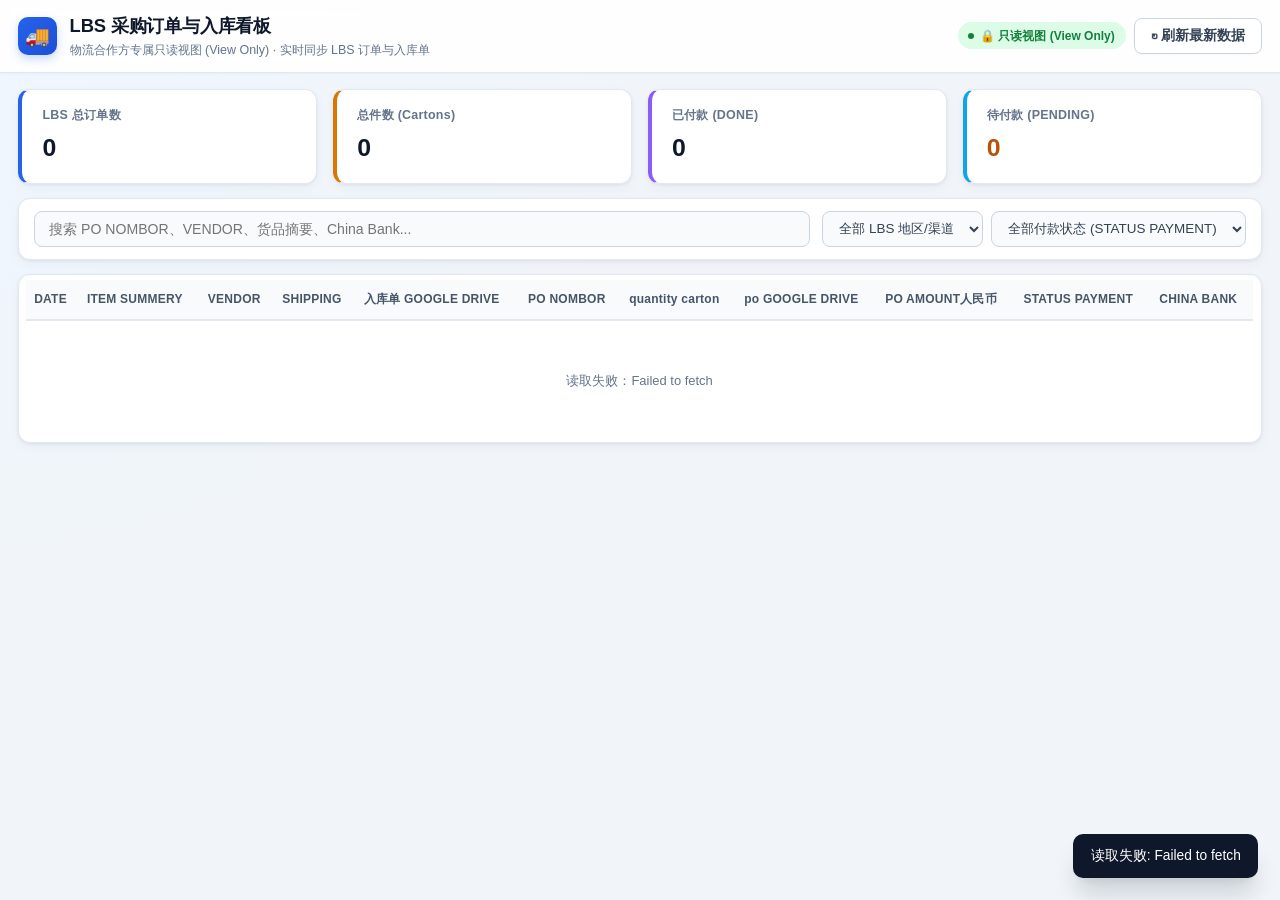
==== lbs.html @ 2ae0c4ba "Add files via upload" ====
<!DOCTYPE html>
<html lang="zh-CN">
<head>
  <meta charset="UTF-8" />
  <meta name="viewport" content="width=device-width, initial-scale=1.0" />
  <title>LBS 物流商订单看板 (View Only)</title>
  <link rel="stylesheet" href="style.css" />
</head>
<body data-partner="LBS">
  <header class="topbar">
    <div class="topbar-inner">
      <div class="brand">
        <span class="brand-icon" aria-hidden="true">🚚</span>
        <div>
          <h1>LBS 采购订单与入库看板</h1>
          <p class="subtitle">物流合作方专属只读视图 (View Only) · 实时同步 LBS 订单与入库单</p>
        </div>
      </div>
      <div class="topbar-actions">
        <span class="status-pill status-live">🔒 只读视图 (View Only)</span>
        <button type="button" id="btn-refresh" class="btn btn-secondary">↻ 刷新最新数据</button>
      </div>
    </div>
  </header>

  <main class="container">
    <!-- 统计概览 -->
    <section class="kpi-grid" aria-label="LBS 订单统计">
      <article class="kpi-card">
        <span class="kpi-label">LBS 总订单数</span>
        <strong id="kpi-total" class="kpi-value">0</strong>
      </article>
      <article class="kpi-card">
        <span class="kpi-label">总件数 (Cartons)</span>
        <strong id="kpi-cartons" class="kpi-value">0</strong>
      </article>
      <article class="kpi-card">
        <span class="kpi-label">已付款 (DONE)</span>
        <strong id="kpi-done" class="kpi-value">0</strong>
      </article>
      <article class="kpi-card">
        <span class="kpi-label">待付款 (PENDING)</span>
        <strong id="kpi-pending" class="kpi-value kpi-warn">0</strong>
      </article>
    </section>

    <!-- 筛选栏 -->
    <section class="toolbar" aria-label="筛选与搜索">
      <div class="search-box">
        <input type="search" id="search-input" placeholder="搜索 PO NOMBOR、VENDOR、货品摘要、China Bank..." aria-label="搜索 LBS 订单" />
      </div>
      <div class="filter-group">
        <select id="filter-shipping" aria-label="按地区筛选">
          <option value="">全部 LBS 地区/渠道</option>
        </select>
        <select id="filter-payment" aria-label="按付款状态筛选">
          <option value="">全部付款状态 (STATUS PAYMENT)</option>
          <option value="PENDING">PENDING</option>
          <option value="DONE">DONE</option>
        </select>
      </div>
    </section>

    <!-- 严格对应 \patner\TNL (1).xlsx 的 11 列只读表格 -->
    <section class="card table-card">
      <div tabindex="0" role="region" aria-labelledby="orders-caption" class="table-wrapper">
        <table id="orders-table">
          <caption id="orders-caption" class="sr-only">LBS 物流商订单只读总表</caption>
          <thead>
            <tr>
              <th>DATE</th>
              <th>ITEM SUMMERY</th>
              <th>VENDOR</th>
              <th>SHIPPING</th>
              <th>入库单 GOOGLE DRIVE</th>
              <th>PO NOMBOR</th>
              <th>quantity carton</th>
              <th>po GOOGLE DRIVE</th>
              <th>PO AMOUNT人民币</th>
              <th>STATUS PAYMENT</th>
              <th>CHINA BANK</th>
            </tr>
          </thead>
          <tbody id="orders-tbody">
            <tr>
              <td colspan="11" class="empty-cell">正在加载 LBS 订单数据...</td>
            </tr>
          </tbody>
        </table>
      </div>
    </section>
  </main>

  <div id="toast" class="toast" role="status" aria-live="polite" hidden></div>

  <script src="partner.js"></script>
</body>
</html>
---- style.css ----
:root {
  --bg: #f1f5f9;
  --surface: #ffffff;
  --surface-alt: #f8fafc;
  --border: #e2e8f0;
  --border-strong: #cbd5e1;
  --text: #0f172a;
  --text-secondary: #334155;
  --text-muted: #64748b;
  --primary: #2563eb;
  --primary-hover: #1d4ed8;
  --primary-soft: #eff6ff;
  --success: #16a34a;
  --success-bg: #dcfce7;
  --warn: #d97706;
  --warn-bg: #fef3c7;
  --danger: #dc2626;
  --danger-bg: #fee2e2;
  --radius: 12px;
  --shadow: 0 1px 3px rgba(15, 23, 42, 0.06), 0 4px 12px rgba(15, 23, 42, 0.04);
  --shadow-lg: 0 20px 25px -5px rgba(15, 23, 42, 0.16), 0 8px 10px -6px rgba(15, 23, 42, 0.08);
}

*,
*::before,
*::after {
  box-sizing: border-box;
}

/* 保证 hidden 属性永远生效 */
[hidden] {
  display: none !important;
}

body {
  margin: 0;
  font-family: "Inter", -apple-system, BlinkMacSystemFont, "Segoe UI", Roboto, "PingFang SC", "Microsoft YaHei", sans-serif;
  background: radial-gradient(circle at top left, #eff6ff 0%, var(--bg) 42%);
  color: var(--text);
  line-height: 1.5;
  min-height: 100vh;
}

.sr-only {
  position: absolute;
  width: 1px;
  height: 1px;
  padding: 0;
  margin: -1px;
  overflow: hidden;
  clip: rect(0, 0, 0, 0);
  white-space: nowrap;
  border: 0;
}

/* Topbar */
.topbar {
  background: rgba(255, 255, 255, 0.9);
  backdrop-filter: blur(10px);
  border-bottom: 1px solid var(--border);
  position: sticky;
  top: 0;
  z-index: 20;
  box-shadow: 0 1px 2px rgba(15, 23, 42, 0.03);
}

.topbar-inner {
  max-width: 100%;
  margin: 0 auto;
  padding: 0.75rem 1.15rem;
  display: flex;
  flex-wrap: wrap;
  align-items: center;
  justify-content: space-between;
  gap: 0.75rem;
}

.brand {
  display: flex;
  align-items: center;
  gap: 0.8rem;
}

.brand-icon {
  display: inline-flex;
  align-items: center;
  justify-content: center;
  width: 2.4rem;
  height: 2.4rem;
  border-radius: 10px;
  background: linear-gradient(135deg, #2563eb, #1d4ed8);
  color: #fff;
  font-size: 1.25rem;
  box-shadow: 0 4px 10px rgba(37, 99, 235, 0.25);
}

.brand h1 {
  margin: 0;
  font-size: 1.15rem;
  font-weight: 700;
  letter-spacing: -0.01em;
}

.subtitle {
  margin: 0.1rem 0 0;
  font-size: 0.78rem;
  color: var(--text-muted);
}

.topbar-actions {
  display: flex;
  flex-wrap: wrap;
  align-items: center;
  gap: 0.55rem;
}

/* Container */
.container {
  max-width: 100%;
  margin: 0 auto;
  padding: 1rem 1.15rem 2rem;
  display: flex;
  flex-direction: column;
  gap: 0.9rem;
}

/* Banner */
.banner {
  background: var(--primary-soft);
  border: 1px solid #bfdbfe;
  color: #1e3a8a;
  border-radius: var(--radius);
  padding: 0.8rem 1.1rem;
  display: flex;
  flex-wrap: wrap;
  align-items: center;
  justify-content: space-between;
  gap: 0.75rem;
  font-size: 0.88rem;
}

.banner strong {
  margin-right: 0.5rem;
}

/* Buttons */
.btn {
  display: inline-flex;
  align-items: center;
  justify-content: center;
  gap: 0.35rem;
  padding: 0.52rem 0.95rem;
  font-size: 0.85rem;
  font-weight: 600;
  border-radius: 8px;
  border: 1px solid transparent;
  cursor: pointer;
  text-decoration: none;
  white-space: nowrap;
  transition: all 0.15s ease;
}

.btn:disabled {
  opacity: 0.6;
  cursor: not-allowed;
}

.btn-sm {
  padding: 0.32rem 0.65rem;
  font-size: 0.78rem;
  border-radius: 7px;
}

.btn-primary {
  background: linear-gradient(180deg, #3b82f6 0%, #2563eb 100%);
  color: #fff;
  box-shadow: 0 1px 2px rgba(37, 99, 235, 0.25);
}

.btn-primary:hover:not(:disabled) {
  background: var(--primary-hover);
  transform: translateY(-1px);
}

.btn-secondary {
  background: var(--surface);
  color: var(--text-secondary);
  border-color: var(--border-strong);
  box-shadow: 0 1px 2px rgba(15, 23, 42, 0.03);
}

.btn-secondary:hover:not(:disabled) {
  background: var(--surface-alt);
  border-color: #94a3b8;
  color: var(--text);
}

/* Status Pill */
.status-pill {
  font-size: 0.75rem;
  font-weight: 600;
  padding: 0.28rem 0.68rem;
  border-radius: 999px;
  display: inline-flex;
  align-items: center;
  gap: 0.35rem;
}

.status-pill::before {
  content: "";
  width: 6px;
  height: 6px;
  border-radius: 50%;
  background: currentColor;
}

.status-demo {
  background: var(--warn-bg);
  color: #92400e;
}

.status-live {
  background: var(--success-bg);
  color: #15803d;
}

/* KPI Grid */
.kpi-grid {
  display: grid;
  grid-template-columns: repeat(auto-fit, minmax(210px, 1fr));
  gap: 1rem;
}

.kpi-card {
  background: var(--surface);
  border: 1px solid var(--border);
  border-left: 4px solid var(--primary);
  border-radius: var(--radius);
  padding: 1rem 1.25rem;
  box-shadow: var(--shadow);
  display: flex;
  flex-direction: column;
  gap: 0.3rem;
}

.kpi-card:nth-child(2) {
  border-left-color: var(--warn);
}

.kpi-card:nth-child(3) {
  border-left-color: #8b5cf6;
}

.kpi-card:nth-child(4) {
  border-left-color: #0ea5e9;
}

.kpi-label {
  font-size: 0.78rem;
  font-weight: 600;
  color: var(--text-muted);
  letter-spacing: 0.02em;
}

.kpi-value {
  font-size: 1.55rem;
  font-weight: 800;
  font-variant-numeric: tabular-nums;
  letter-spacing: -0.02em;
}

.kpi-warn {
  color: #b45309;
}

/* Toolbar */
.toolbar {
  background: var(--surface);
  border: 1px solid var(--border);
  border-radius: var(--radius);
  padding: 0.75rem 0.9rem;
  box-shadow: var(--shadow);
  display: flex;
  flex-wrap: wrap;
  gap: 0.75rem;
  align-items: center;
  justify-content: space-between;
}

.search-box {
  flex: 1 1 280px;
}

.search-box input {
  width: 100%;
  padding: 0.55rem 0.9rem;
  border: 1px solid var(--border-strong);
  border-radius: 8px;
  font-size: 0.88rem;
  background: var(--surface-alt);
  transition: border-color 0.15s, background-color 0.15s;
}

.search-box input:focus {
  outline: none;
  border-color: var(--primary);
  background: var(--surface);
  box-shadow: 0 0 0 3px rgba(37, 99, 235, 0.12);
}

.filter-group {
  display: flex;
  flex-wrap: wrap;
  gap: 0.5rem;
}

.filter-group select {
  padding: 0.52rem 0.75rem;
  border: 1px solid var(--border-strong);
  border-radius: 8px;
  font-size: 0.84rem;
  font-weight: 500;
  color: var(--text-secondary);
  background: var(--surface-alt);
  cursor: pointer;
}

.filter-group select:focus {
  outline: none;
  border-color: var(--primary);
}

/* Responsive Table */
.table-card {
  background: var(--surface);
  border: 1px solid var(--border);
  border-radius: var(--radius);
  box-shadow: var(--shadow);
  overflow: hidden;
}

.table-wrapper {
  overflow-x: hidden;
  overflow-y: auto;
  max-inline-size: 100%;
  max-block-size: min(740px, 76vh);
  container-type: inline-size;
}

table {
  width: 100%;
  table-layout: auto;
  border-collapse: separate;
  border-spacing: 0 5px;
  padding: 0 0.45rem 0.45rem;
  font-size: 0.81rem;
}

thead {
  position: sticky;
  inset-block-start: 0;
  z-index: 3;
}

thead th {
  background: #f8fafc;
  color: #475569;
  font-size: 0.75rem;
  font-weight: 700;
  letter-spacing: 0.02em;
  text-align: left;
  padding: 0.65rem 0.5rem;
  border-bottom: 2px solid var(--border);
  white-space: nowrap;
}

tbody td,
tbody th {
  padding: 0.55rem 0.5rem;
  vertical-align: middle;
}

tbody th {
  font-weight: 700;
  color: #1e293b;
  text-align: left;
}

/* 完整 Complete 行：淡绿色框 */
tbody tr.row-complete th,
tbody tr.row-complete td {
  background: #f0fdf4;
  border-top: 1px solid #86efac;
  border-bottom: 1px solid #86efac;
}

tbody tr.row-complete th {
  border-left: 4px solid #22c55e;
  border-top-left-radius: 8px;
  border-bottom-left-radius: 8px;
}

tbody tr.row-complete td:last-child {
  border-right: 1px solid #86efac;
  border-top-right-radius: 8px;
  border-bottom-right-radius: 8px;
}

tbody tr.row-complete:hover th,
tbody tr.row-complete:hover td {
  background: #dcfce7;
}

/* 未完成 Pending 行：粉红色框 */
tbody tr.row-pending th,
tbody tr.row-pending td {
  background: #fff1f2;
  border-top: 1px solid #fda4af;
  border-bottom: 1px solid #fda4af;
}

tbody tr.row-pending th {
  border-left: 4px solid #f43f5e;
  border-top-left-radius: 8px;
  border-bottom-left-radius: 8px;
}

tbody tr.row-pending td:last-child {
  border-right: 1px solid #fda4af;
  border-top-right-radius: 8px;
  border-bottom-right-radius: 8px;
}

tbody tr.row-pending:hover th,
tbody tr.row-pending:hover td {
  background: #ffe4e6;
}

/* 列宽自适应优化（无需左右滚动条） */
.col-po {
  font-family: ui-monospace, SFMono-Regular, Menlo, Consolas, monospace;
  font-size: 0.8rem;
  word-break: break-all;
  max-width: 135px;
}

.col-date {
  white-space: nowrap;
  font-variant-numeric: tabular-nums;
  color: var(--text-secondary);
  font-weight: 500;
}

.col-vendor {
  font-weight: 600;
  color: var(--text);
  word-break: break-word;
  max-width: 120px;
}

.col-summary {
  color: var(--text-secondary);
  line-height: 1.35;
  word-break: break-word;
}

.col-shipping {
  white-space: nowrap;
}

.ship-tag {
  display: inline-block;
  padding: 0.16rem 0.45rem;
  border-radius: 6px;
  font-size: 0.72rem;
  font-weight: 700;
}

.ship-tnl {
  background: #e0f2fe;
  color: #0369a1;
  border: 1px solid #bae6fd;
}

.ship-lbs {
  background: #f3e8ff;
  color: #6d28d9;
  border: 1px solid #ddd6fe;
}

.col-cartons {
  white-space: nowrap;
  text-align: center;
  font-variant-numeric: tabular-nums;
  font-weight: 600;
}

.col-amount {
  white-space: nowrap;
  font-variant-numeric: tabular-nums;
}

.amount-total {
  font-weight: 700;
  color: var(--text);
}

.amount-pending {
  font-size: 0.75rem;
  font-weight: 700;
  color: #be123c;
  margin-top: 2px;
}

.amount-cleared {
  font-size: 0.75rem;
  color: #15803d;
  margin-top: 2px;
}

.col-status {
  white-space: nowrap;
}

.col-bank {
  min-width: 155px;
  max-width: 225px;
}

.bank-cell-wrap {
  display: flex;
  flex-direction: column;
  gap: 0.3rem;
}

.bank-text {
  font-size: 0.76rem;
  line-height: 1.35;
  color: var(--text-secondary);
  word-break: break-all;
  white-space: pre-wrap;
  background: rgba(255, 255, 255, 0.72);
  border: 1px solid var(--border);
  border-radius: 6px;
  padding: 0.28rem 0.45rem;
}

.bank-actions {
  display: flex;
  flex-wrap: wrap;
  align-items: center;
  gap: 0.35rem;
}

.copy {
  position: relative;
  display: inline-flex;
  align-items: center;
}

.copy-button,
.btn-bank-edit {
  min-inline-size: 24px;
  min-block-size: 24px;
  padding: 0.16rem 0.48rem;
  font-size: 0.72rem;
  font-weight: 600;
  border-radius: 6px;
  border: 1px solid #cbd5e1;
  background: var(--surface);
  color: var(--primary);
  cursor: pointer;
  display: inline-flex;
  align-items: center;
  gap: 0.2rem;
  transition: background-color 0.15s, border-color 0.15s, color 0.15s;
}

.copy-button:hover,
.btn-bank-edit:hover {
  background: #eff6ff;
  border-color: #93c5fd;
}

.copy-button[data-copied] {
  background: #dcfce7;
  color: #166534;
  border-color: #86efac;
}

.copy-button[data-failed] {
  background: #fee2e2;
  color: #991b1b;
  border-color: #fca5a5;
}

.copy .tip {
  position: absolute;
  inset-block-end: calc(100% + 4px);
  inset-inline-start: 50%;
  transform: translateX(-50%);
  background: #0f172a;
  color: #ffffff;
  font-size: 0.7rem;
  font-weight: 600;
  padding: 0.18rem 0.45rem;
  border-radius: 5px;
  white-space: nowrap;
  pointer-events: none;
  opacity: 0;
  transition: opacity 0.15s ease;
  z-index: 15;
}

.copy-button[data-copied] + .tip,
.copy-button[data-failed] + .tip {
  opacity: 1;
}

.field-label-row {
  display: flex;
  align-items: center;
  justify-content: space-between;
  gap: 0.5rem;
}

.col-links {
  max-width: 165px;
}

.col-actions {
  white-space: nowrap;
}

.empty-cell {
  text-align: center;
  padding: 2.5rem !important;
  color: var(--text-muted);
}

.badge {
  display: inline-flex;
  align-items: center;
  gap: 0.25rem;
  padding: 0.16rem 0.48rem;
  border-radius: 6px;
  font-size: 0.7rem;
  font-weight: 700;
  white-space: nowrap;
}

.badge::before {
  content: "";
  width: 5px;
  height: 5px;
  border-radius: 50%;
  background: currentColor;
}

.badge-done {
  background: #dcfce7;
  color: #166534;
  border: 1px solid #86efac;
}

.badge-pending {
  background: #ffe4e6;
  color: #be123c;
  border: 1px solid #fda4af;
}

.badge-danger {
  background: var(--danger-bg);
  color: #991b1b;
}

.badge-neutral {
  background: #f1f5f9;
  color: #475569;
}

.links-stack {
  display: flex;
  flex-wrap: wrap;
  gap: 0.35rem;
}

.doc-chip {
  display: inline-flex;
  align-items: center;
  gap: 0.22rem;
  padding: 0.22rem 0.55rem;
  border-radius: 6px;
  font-size: 0.75rem;
  font-weight: 600;
  text-decoration: none;
  border: 1px solid #cbd5e1;
  background: var(--surface-alt);
  color: var(--primary);
  white-space: nowrap;
  transition: all 0.12s;
}

.doc-chip:hover {
  background: #eff6ff;
  border-color: #93c5fd;
  transform: translateY(-1px);
}

.doc-chip.po {
  background: #ecfdf5;
  color: #047857;
  border-color: #a7f3d0;
}

.doc-chip.po:hover {
  background: #d1fae5;
}

.row-actions {
  display: flex;
  flex-direction: column;
  gap: 0.35rem;
}

/* Container query for narrow screens */
@container (width < 760px) {
  table,
  thead,
  tbody,
  tr,
  th,
  td {
    display: block;
  }

  thead {
    display: none;
  }

  tbody tr {
    margin: 0.75rem;
    border: 1px solid var(--border);
    border-radius: 10px;
    background: var(--surface);
    overflow: hidden;
    box-shadow: var(--shadow);
  }

  tbody th {
    position: sticky;
    inset-block-start: 0;
    z-index: 2;
    background: var(--surface-alt);
    border-bottom: 1px solid var(--border);
  }

  tbody td {
    display: flex;
    justify-content: space-between;
    align-items: center;
    gap: 0.75rem;
    padding: 0.55rem 0.85rem;
    text-align: right;
  }

  .col-summary {
    max-width: none;
  }

  tbody td::before {
    content: attr(data-label);
    font-weight: 600;
    color: var(--text-muted);
    flex-shrink: 0;
    text-align: left;
  }

  .links-stack,
  .row-actions {
    justify-content: flex-end;
    flex-direction: row;
    max-width: none;
  }
}

/* Native Modal Dialogs */
dialog {
  border: 1px solid var(--border);
  border-radius: 14px;
  padding: 0;
  width: min(640px, 94vw);
  max-height: 90vh;
  box-shadow: var(--shadow-lg);
  background: var(--surface);
  color: var(--text);
}

dialog[open] {
  display: flex;
  flex-direction: column;
}

dialog:modal {
  overscroll-behavior: contain;
}

dialog::backdrop {
  background: rgba(15, 23, 42, 0.45);
  backdrop-filter: blur(2px);
  overflow: hidden;
  overscroll-behavior: contain;
}

.dialog-header {
  padding: 1rem 1.35rem;
  border-bottom: 1px solid var(--border);
  display: flex;
  align-items: center;
  justify-content: space-between;
  background: var(--surface-alt);
}

.dialog-header h2 {
  margin: 0;
  font-size: 1.02rem;
  font-weight: 700;
}

.icon-close {
  background: transparent;
  border: none;
  font-size: 1.1rem;
  cursor: pointer;
  color: var(--text-muted);
  padding: 0.25rem 0.45rem;
  border-radius: 6px;
}

.icon-close:hover {
  background: #e2e8f0;
  color: var(--text);
}

.dialog-body {
  padding: 1.25rem 1.35rem;
  overflow-y: auto;
  display: flex;
  flex-direction: column;
  gap: 1rem;
}

.form-grid {
  display: grid;
  grid-template-columns: repeat(2, minmax(0, 1fr));
  gap: 0.9rem;
}

@media (max-width: 560px) {
  .form-grid {
    grid-template-columns: 1fr;
  }
}

.field {
  display: flex;
  flex-direction: column;
  gap: 0.32rem;
}

.field-full {
  grid-column: 1 / -1;
}

.field label {
  font-size: 0.82rem;
  font-weight: 600;
  color: var(--text-secondary);
}

.req {
  color: var(--danger);
}

.field input,
.field select,
.field textarea {
  padding: 0.52rem 0.75rem;
  border: 1px solid var(--border-strong);
  border-radius: 8px;
  font-size: 0.88rem;
  font-family: inherit;
  transition: border-color 0.15s;
}

.field textarea {
  resize: vertical;
  line-height: 1.45;
}

.field input:focus,
.field select:focus,
.field textarea:focus {
  outline: none;
  border-color: var(--primary);
  box-shadow: 0 0 0 3px rgba(37, 99, 235, 0.12);
}

.hint {
  font-size: 0.75rem;
  color: var(--text-muted);
}

.error-text {
  font-size: 0.8rem;
  color: var(--danger);
  font-weight: 600;
}

.btn-unlocked {
  background: var(--success-bg);
  color: #166534;
  border-color: #86efac;
}

.checkbox-line {
  display: flex !important;
  flex-direction: row !important;
  align-items: center;
  gap: 0.45rem;
  font-weight: 500 !important;
  cursor: pointer;
}

.attach-box {
  border: 1px dashed var(--border-strong);
  border-radius: 10px;
  padding: 0.85rem 1rem;
  background: var(--surface-alt);
}

.attach-box legend {
  font-size: 0.8rem;
  font-weight: 600;
  padding: 0 0.35rem;
  color: var(--text-muted);
}

.attach-row {
  display: grid;
  gap: 0.65rem;
}

.attach-row label {
  display: flex;
  flex-direction: column;
  gap: 0.25rem;
  font-size: 0.8rem;
  font-weight: 600;
}

.result-card {
  background: #ecfdf5;
  border: 1px solid #6ee7b7;
  border-radius: 10px;
  padding: 0.95rem 1.05rem;
}

.result-title {
  margin: 0 0 0.35rem;
  font-weight: 600;
  color: #065f46;
}

.result-filename {
  margin: 0 0 0.65rem;
  font-size: 0.85rem;
  color: #047857;
}

.order-badge-line {
  margin: 0;
  padding: 0.6rem 0.85rem;
  background: var(--surface-alt);
  border: 1px solid var(--border);
  border-radius: 8px;
  font-size: 0.86rem;
  font-weight: 600;
}

.existing-links {
  font-size: 0.82rem;
  color: var(--text-muted);
  display: flex;
  flex-direction: column;
  gap: 0.35rem;
}

.dialog-footer {
  display: flex;
  justify-content: flex-end;
  gap: 0.6rem;
  padding-top: 0.75rem;
  border-top: 1px solid var(--border);
}

/* Toast */
.toast {
  position: fixed;
  bottom: 1.35rem;
  right: 1.35rem;
  background: #0f172a;
  color: #fff;
  padding: 0.75rem 1.1rem;
  border-radius: 10px;
  font-size: 0.86rem;
  font-weight: 500;
  box-shadow: var(--shadow-lg);
  z-index: 100;
}
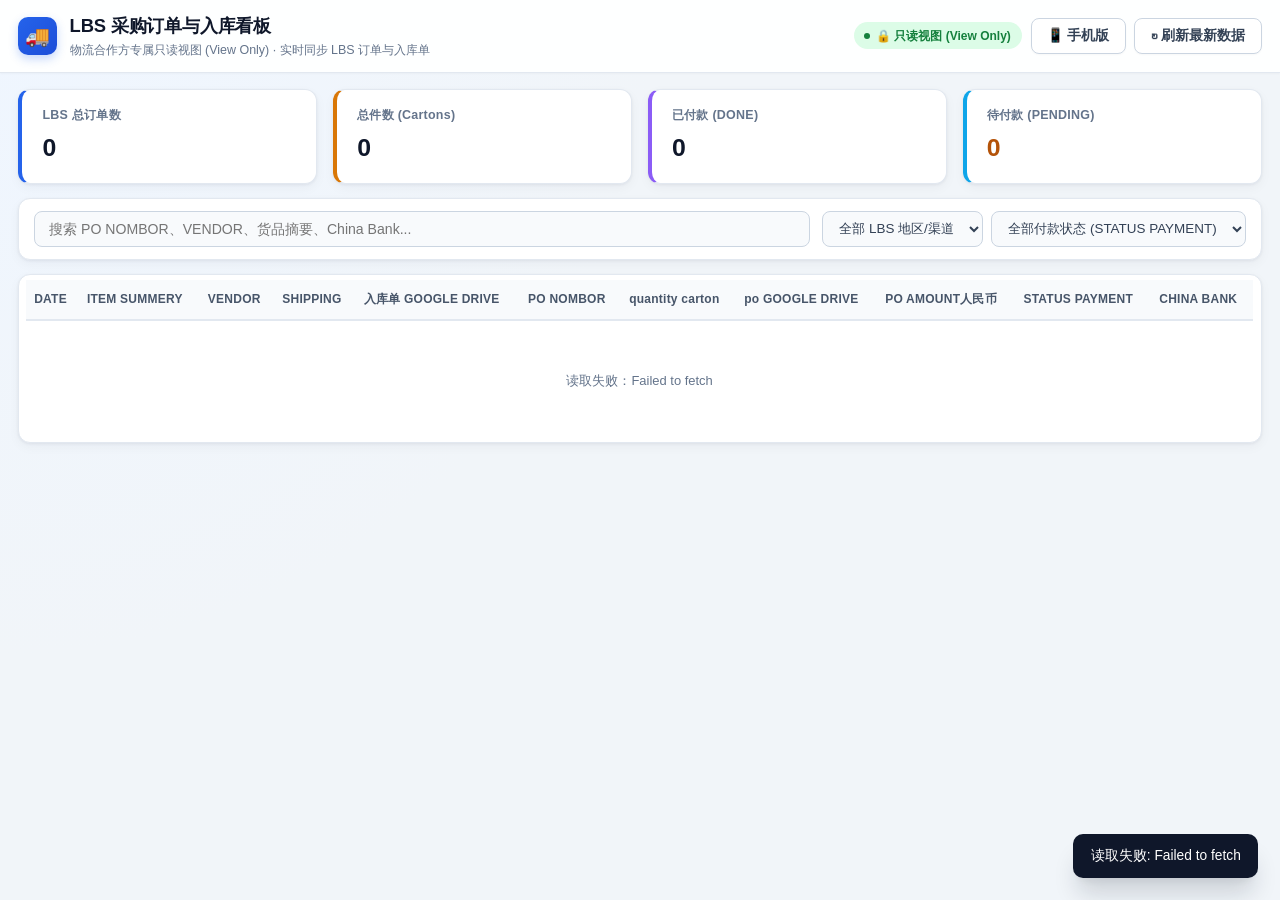
==== commit d01c2660: "Add files via upload" ====
--- a/lbs.html
+++ b/lbs.html
@@ -2,7 +2,7 @@
 <html lang="zh-CN">
 <head>
   <meta charset="UTF-8" />
-  <meta name="viewport" content="width=device-width, initial-scale=1.0" />
+  <meta name="viewport" content="width=device-width, initial-scale=1.0, viewport-fit=cover" />
   <title>LBS 物流商订单看板 (View Only)</title>
   <link rel="stylesheet" href="style.css" />
 </head>
@@ -18,6 +18,7 @@
       </div>
       <div class="topbar-actions">
         <span class="status-pill status-live">🔒 只读视图 (View Only)</span>
+        <button type="button" id="btn-view-mode" class="btn btn-secondary" aria-label="切换手机或电脑视图">📱 手机版</button>
         <button type="button" id="btn-refresh" class="btn btn-secondary">↻ 刷新最新数据</button>
       </div>
     </div>
--- a/style.css
+++ b/style.css
@@ -19,6 +19,17 @@
   --radius: 12px;
   --shadow: 0 1px 3px rgba(15, 23, 42, 0.06), 0 4px 12px rgba(15, 23, 42, 0.04);
   --shadow-lg: 0 20px 25px -5px rgba(15, 23, 42, 0.16), 0 8px 10px -6px rgba(15, 23, 42, 0.08);
+  --target-size: 24px;
+}
+
+@media (pointer: coarse) {
+  :root {
+    --target-size: 44px;
+  }
+}
+
+html {
+  scroll-padding-top: calc(4.25rem + env(safe-area-inset-top, 0px));
 }
 
 *,
@@ -39,6 +50,31 @@
   color: var(--text);
   line-height: 1.5;
   min-height: 100vh;
+  overflow-wrap: break-word;
+}
+
+h1,
+h2,
+h3 {
+  text-wrap: balance;
+}
+
+p,
+li {
+  text-wrap: pretty;
+}
+
+:where(a, code) {
+  overflow-wrap: anywhere;
+}
+
+:where(button, select, textarea, input:not([type="checkbox"], [type="radio"]), [role="button"], nav a, label:has(input[type="checkbox"], input[type="radio"])) {
+  min-block-size: var(--target-size);
+  min-inline-size: var(--target-size);
+}
+
+:where(.toolbar > :not(button, input, select, textarea, a, [role="button"], label)) {
+  min-inline-size: 0;
 }
 
 .sr-only {
@@ -55,12 +91,15 @@
 
 /* Topbar */
 .topbar {
-  background: rgba(255, 255, 255, 0.9);
+  background: rgba(255, 255, 255, 0.92);
   backdrop-filter: blur(10px);
   border-bottom: 1px solid var(--border);
   position: sticky;
   top: 0;
   z-index: 20;
+  padding-top: env(safe-area-inset-top, 0px);
+  padding-left: env(safe-area-inset-left, 0px);
+  padding-right: env(safe-area-inset-right, 0px);
   box-shadow: 0 1px 2px rgba(15, 23, 42, 0.03);
 }
 
@@ -523,26 +562,35 @@
 }
 
 .col-bank {
-  min-width: 155px;
-  max-width: 225px;
+  width: 165px;
+  max-width: 175px;
 }
 
 .bank-cell-wrap {
   display: flex;
   flex-direction: column;
-  gap: 0.3rem;
+  gap: 0.25rem;
 }
 
 .bank-text {
-  font-size: 0.76rem;
+  font-size: 0.74rem;
   line-height: 1.35;
   color: var(--text-secondary);
-  word-break: break-all;
-  white-space: pre-wrap;
-  background: rgba(255, 255, 255, 0.72);
+  white-space: nowrap;
+  overflow: hidden;
+  text-overflow: ellipsis;
+  max-width: 165px;
+  background: rgba(255, 255, 255, 0.75);
   border: 1px solid var(--border);
   border-radius: 6px;
-  padding: 0.28rem 0.45rem;
+  padding: 0.2rem 0.42rem;
+  cursor: pointer;
+}
+
+.bank-text.is-expanded {
+  white-space: pre-wrap;
+  word-break: break-all;
+  max-width: 240px;
 }
 
 .bank-actions {
@@ -723,15 +771,56 @@
   gap: 0.35rem;
 }
 
-/* Container query for narrow screens */
-@container (width < 760px) {
+/* ==================== 手机屏幕版 (Container Query < 820px & 手动切换 force-mobile) ==================== */
+body.force-mobile {
+  background: #e2e8f0;
+}
+
+body.force-mobile .topbar-inner,
+body.force-mobile .container {
+  max-width: 460px;
+  background: var(--bg);
+}
+
+body.force-mobile .container {
+  min-height: calc(100vh - 60px);
+  padding: 0.75rem 0.65rem 2rem;
+  box-shadow: 0 0 25px rgba(15, 23, 42, 0.12);
+}
+
+body.force-mobile .kpi-grid {
+  grid-template-columns: repeat(2, minmax(0, 1fr));
+  gap: 0.55rem;
+}
+
+body.force-mobile .kpi-card {
+  padding: 0.7rem 0.85rem;
+}
+
+body.force-mobile .kpi-value {
+  font-size: 1.2rem;
+}
+
+body.force-mobile .filter-group {
+  width: 100%;
+}
+
+body.force-mobile .filter-group select {
+  flex: 1 1 calc(50% - 0.25rem);
+  min-width: 0;
+}
+
+body.force-mobile .table-wrapper {
+  max-block-size: none;
+  overflow: visible;
+}
+
+@container (width < 820px) {
   table,
   thead,
-  tbody,
-  tr,
-  th,
-  td {
+  tbody {
     display: block;
+    padding: 0;
   }
 
   thead {
@@ -739,20 +828,74 @@
   }
 
   tbody tr {
-    margin: 0.75rem;
-    border: 1px solid var(--border);
-    border-radius: 10px;
-    background: var(--surface);
+    display: flex;
+    flex-direction: column;
+    margin: 0.65rem 0.5rem;
+    border-radius: 12px;
     overflow: hidden;
     box-shadow: var(--shadow);
   }
 
+  /* 手机卡片：完整 Complete 淡绿色框 */
+  tbody tr.row-complete {
+    background: #f0fdf4;
+    border: 1.5px solid #86efac;
+    border-left: 5px solid #22c55e;
+  }
+
+  /* 手机卡片：未完成 Pending 粉红色框 */
+  tbody tr.row-pending {
+    background: #fff1f2;
+    border: 1.5px solid #fda4af;
+    border-left: 5px solid #f43f5e;
+  }
+
+  /* 覆盖桌面端的单元格边框，卡片内部改为清爽虚线分隔 */
+  tbody tr.row-complete th,
+  tbody tr.row-complete td,
+  tbody tr.row-pending th,
+  tbody tr.row-pending td,
+  tbody tr.row-complete td:last-child,
+  tbody tr.row-pending td:last-child {
+    background: transparent;
+    border: none;
+    border-radius: 0;
+  }
+
+  tbody tr.row-complete td {
+    border-top: 1px dashed rgba(34, 197, 94, 0.26);
+  }
+
+  tbody tr.row-pending td {
+    border-top: 1px dashed rgba(244, 63, 94, 0.24);
+  }
+
+  /* PO 单号始终置顶作为卡片标题栏（兼容 index.html / tnl.html / lbs.html） */
   tbody th {
-    position: sticky;
-    inset-block-start: 0;
-    z-index: 2;
-    background: var(--surface-alt);
-    border-bottom: 1px solid var(--border);
+    order: -1;
+    position: static;
+    display: flex;
+    justify-content: space-between;
+    align-items: center;
+    gap: 0.5rem;
+    padding: 0.65rem 0.85rem;
+    font-size: 0.88rem;
+  }
+
+  tbody tr.row-complete th {
+    background: rgba(220, 252, 231, 0.75);
+  }
+
+  tbody tr.row-pending th {
+    background: rgba(255, 228, 230, 0.75);
+  }
+
+  tbody th::before {
+    content: attr(data-label);
+    font-family: -apple-system, BlinkMacSystemFont, "Segoe UI", Roboto, sans-serif;
+    font-size: 0.75rem;
+    font-weight: 700;
+    color: var(--text-muted);
   }
 
   tbody td {
@@ -760,17 +903,36 @@
     justify-content: space-between;
     align-items: center;
     gap: 0.75rem;
-    padding: 0.55rem 0.85rem;
+    padding: 0.52rem 0.85rem;
     text-align: right;
   }
 
-  .col-summary {
+  /* 手机版解除桌面端的列窄宽限制 */
+  .col-po,
+  .col-vendor,
+  .col-summary,
+  .col-bank,
+  .col-links,
+  .bank-text {
     max-width: none;
+    width: auto;
+  }
+
+  .bank-cell-wrap {
+    align-items: flex-end;
+    max-width: 72%;
+  }
+
+  .bank-text {
+    white-space: normal;
+    word-break: break-all;
+    text-align: left;
   }
 
   tbody td::before {
     content: attr(data-label);
     font-weight: 600;
+    font-size: 0.76rem;
     color: var(--text-muted);
     flex-shrink: 0;
     text-align: left;
@@ -780,7 +942,115 @@
   .row-actions {
     justify-content: flex-end;
     flex-direction: row;
+    flex-wrap: wrap;
     max-width: none;
+  }
+}
+
+/* 手机真机视口响应式适配 (所有 HTML 页面通用) */
+@media (max-width: 760px) {
+  .topbar-inner {
+    padding: 0.6rem 0.75rem;
+    gap: 0.55rem;
+  }
+
+  .brand-icon {
+    width: 2rem;
+    height: 2rem;
+    font-size: 1.05rem;
+  }
+
+  .brand h1 {
+    font-size: 1rem;
+  }
+
+  .subtitle {
+    font-size: 0.72rem;
+  }
+
+  .topbar-actions {
+    width: 100%;
+    gap: 0.4rem;
+  }
+
+  .topbar-actions .btn {
+    flex: 1 1 auto;
+    padding: 0.42rem 0.6rem;
+    font-size: 0.78rem;
+  }
+
+  .container {
+    padding: 0.7rem 0.6rem calc(1.75rem + env(safe-area-inset-bottom, 0px));
+    gap: 0.7rem;
+  }
+
+  .kpi-grid {
+    grid-template-columns: repeat(2, minmax(0, 1fr));
+    gap: 0.55rem;
+  }
+
+  .kpi-card {
+    padding: 0.7rem 0.85rem;
+  }
+
+  .kpi-value {
+    font-size: 1.2rem;
+  }
+
+  .toolbar {
+    padding: 0.65rem;
+    gap: 0.55rem;
+  }
+
+  .search-box {
+    flex: 1 1 100%;
+  }
+
+  .filter-group {
+    width: 100%;
+  }
+
+  .filter-group select {
+    flex: 1 1 calc(50% - 0.25rem);
+    min-width: 0;
+    font-size: 0.8rem;
+  }
+
+  .table-wrapper {
+    max-block-size: none;
+    overflow: visible;
+  }
+
+  /* 手机端弹窗自动变为底部抽屉 (Bottom Sheet)，输入字号 16px 防止 iOS 自动放大 */
+  dialog {
+    width: 100vw;
+    max-width: 100vw;
+    max-height: 92dvh;
+    margin: auto 0 0 0;
+    border-radius: 16px 16px 0 0;
+    border-bottom: none;
+  }
+
+  .dialog-header {
+    padding: 0.85rem 1rem;
+  }
+
+  .dialog-body {
+    padding: 1rem 1rem calc(1rem + env(safe-area-inset-bottom, 0px));
+  }
+
+  .field input,
+  .field select,
+  .field textarea,
+  .search-box input {
+    font-size: 16px;
+  }
+
+  .dialog-footer {
+    position: sticky;
+    bottom: 0;
+    background: var(--surface);
+    padding-bottom: max(0.25rem, env(safe-area-inset-bottom, 0px));
   }
 }
 
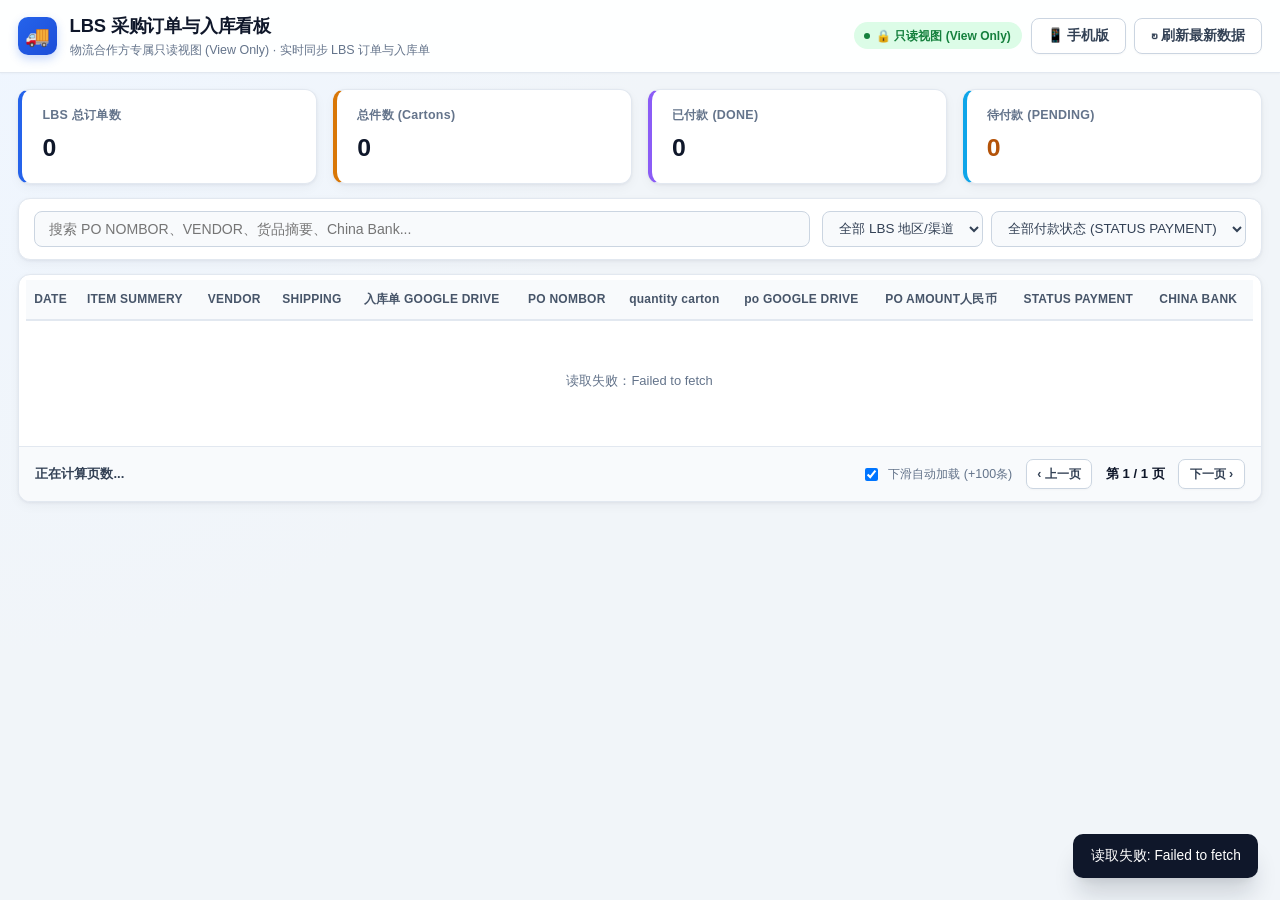
==== commit 3cb411bb: "Add files via upload" ====
--- a/lbs.html
+++ b/lbs.html
@@ -88,6 +88,20 @@
             </tr>
           </tbody>
         </table>
+        <div id="lazyload-sentinel" class="lazyload-sentinel" aria-hidden="true"></div>
+      </div>
+      <div id="pagination-bar" class="pagination-bar">
+        <span id="page-summary" class="page-summary">正在计算页数...</span>
+        <div class="page-controls">
+          <label class="checkbox-line page-auto-label">
+            <input type="checkbox" id="chk-auto-lazyload" checked />
+            <span>下滑自动加载 (+100条)</span>
+          </label>
+          <button type="button" id="btn-page-prev" class="btn btn-secondary btn-sm">‹ 上一页</button>
+          <span id="page-indicator" class="page-indicator">第 1 / 1 页</span>
+          <button type="button" id="btn-page-next" class="btn btn-secondary btn-sm">下一页 ›</button>
+          <button type="button" id="btn-load-more" class="btn btn-primary btn-sm" hidden>⬇ 加载更多 (+100条)</button>
+        </div>
       </div>
     </section>
   </main>
--- a/style.css
+++ b/style.css
@@ -771,6 +771,55 @@
   gap: 0.35rem;
 }
 
+/* 屏幕外长列表行延迟渲染 (content-visibility + contain-intrinsic-size) */
+.heavy-row-deferred {
+  content-visibility: auto;
+  contain-intrinsic-size: auto none auto 62px;
+}
+
+.lazyload-sentinel {
+  width: 100%;
+  height: 4px;
+}
+
+.pagination-bar {
+  display: flex;
+  flex-wrap: wrap;
+  align-items: center;
+  justify-content: space-between;
+  gap: 0.75rem;
+  padding: 0.75rem 1rem;
+  background: var(--surface-alt);
+  border-top: 1px solid var(--border);
+  font-size: 0.82rem;
+}
+
+.page-summary {
+  color: var(--text-secondary);
+  font-weight: 600;
+  font-variant-numeric: tabular-nums;
+}
+
+.page-controls {
+  display: flex;
+  flex-wrap: wrap;
+  align-items: center;
+  gap: 0.5rem;
+}
+
+.page-indicator {
+  font-weight: 700;
+  color: var(--text);
+  padding: 0 0.35rem;
+  font-variant-numeric: tabular-nums;
+}
+
+.page-auto-label {
+  font-size: 0.78rem;
+  color: var(--text-muted);
+  margin-right: 0.35rem;
+}
+
 /* ==================== 手机屏幕版 (Container Query < 820px & 手动切换 force-mobile) ==================== */
 body.force-mobile {
   background: #e2e8f0;
